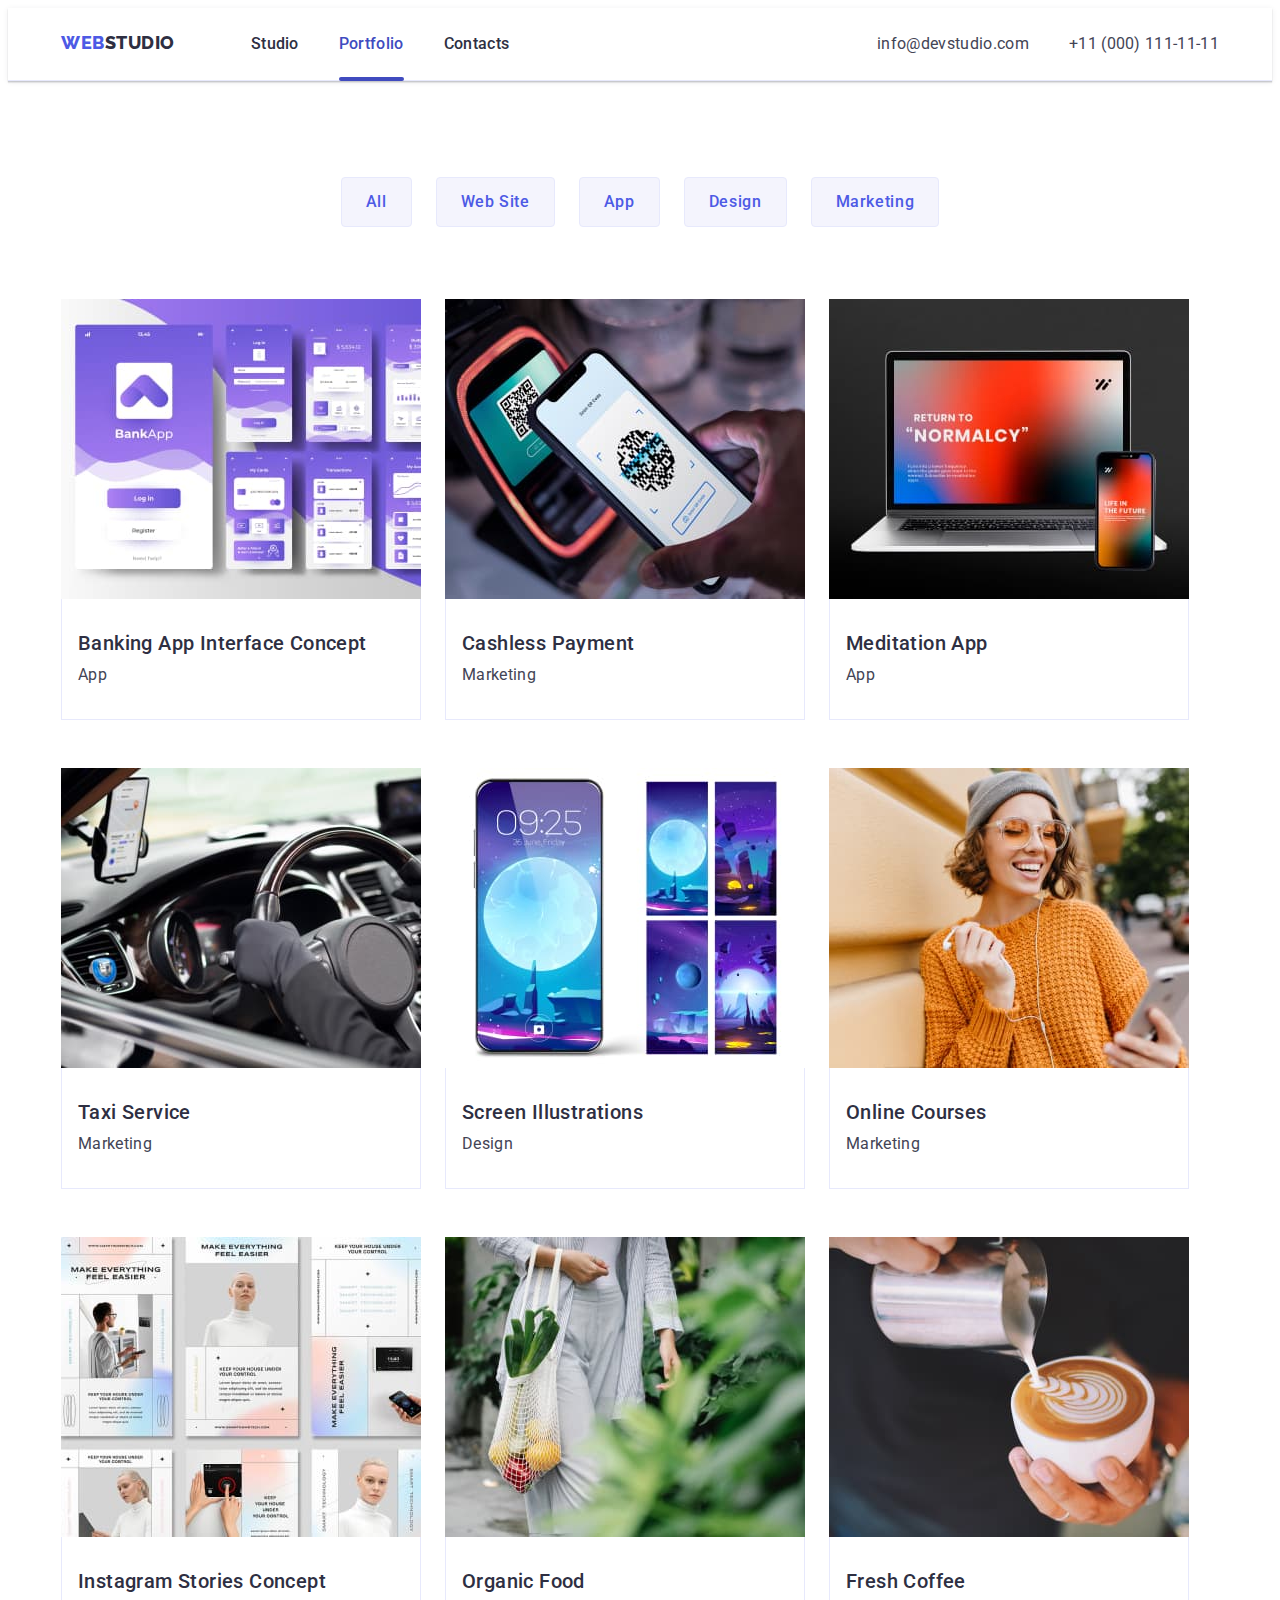
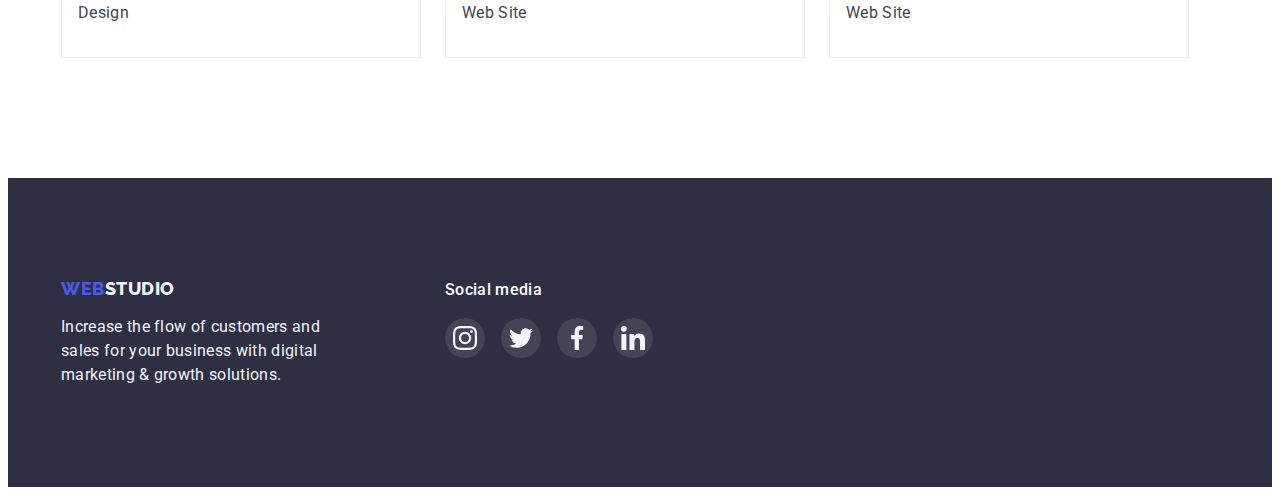
==== portfolio.html @ 4c79994f "Initial commit" ====
<!DOCTYPE html>
<html lang="en">
  <head>
    <meta charset="UTF-8" />
    <meta http-equiv="X-UA-Compatible" content="IE=edge" />
    <meta name="viewport" content="width=device-width, initial-scale=1.0" />
    <title>Portfolio</title>
    <link rel="preconnect" href="https://fonts.googleapis.com" />
    <link
      href="https://fonts.googleapis.com/css2?family=Raleway:wght@800&family=Roboto:wght@400;500;700;900&display=swap"
      rel="stylesheet"
    />
    <link rel="preconnect" href="https://fonts.gstatic.com" crossorigin />
    <link rel="stylesheet" href="https://cdnjs.cloudflare.com/ajax/libs/modern-normalize/1.1.0/modern-normalize.min.css" integrity="sha512-wpPYUAdjBVSE4KJnH1VR1HeZfpl1ub8YT/NKx4PuQ5NmX2tKuGu6U/JRp5y+Y8XG2tV+wKQpNHVUX03MfMFn9Q==" crossorigin="anonymous" referrerpolicy="no-referrer" />
    <link rel="stylesheet" href="./css/styles.css" />
  </head>
  <body>
    <header class="page-header">
      <div class="container">
      <nav class="header-navigation">
        <a class="header-logo link" href="./index.html"
          >Web<span class="header-logo-span">Studio</span></a
        >
        <ul class="navigation-list list">
          <li class="item"><a class="list-link link" href="./index.html">Studio</a></li>
          <li class="item"><a class="list-link link current-nav" href="./portfolio.html">Portfolio</a></li>
          <li class="item"><a class="list-link link" href="">Contacts</a></li>
        </ul>
      </nav>
      <address class="navigation-address">
        <ul class="address-list list">
          <li class="item">
            <a class="list-connection link" href="mailto:info@devstudio.com"
              >info@devstudio.com</a
            >
          </li>
          <li class="item">
            <a class="list-connection link" href="tel:+110001111111">+11 (000) 111-11-11</a>
          </li>
        </ul>
      </address>
    </div >
    </header>
    <main>
      <section class="section-portfolio">
          <div class="container">
          <h1 class="portfolio-title visually-hidden">Portfolio examples</h1>
          <ul class="portfolio-filter list">
            <li><button class="filter-button" type="button">All</button></li>
            <li>
              <button class="filter-button" type="button">Web Site</button>
            </li>
            <li><button class="filter-button" type="button">App</button></li>
            <li><button class="filter-button" type="button">Design</button></li>
            <li>
              <button class="filter-button" type="button">Marketing</button>
            </li>
          </ul>
          <ul class="portfolio-list list">
            <li class="list-items">
              <a class="items-link link" target="_blank" href="">
                <div class="image-text-wrap">
                  <img class="items-image"
                    src="./images/portfolio-1.jpg"
                    width="360"
                    height="300"
                    alt="portfolio examples"
                  />
                  <p class="items-overlow-text">14 Stylish and User-Friendly App Design Concepts · Task Manager App · Calorie Tracker App · Exotic Fruit Ecommerce App · Cloud Storage App</p>
                </div>
                  <div class="box">
                    <h2 class="items-title">Banking App Interface Concept</h2>
                    <p class="items-text">App</p>
                  </div class="box">
              </a>
            </li>
            <li class="list-items">
              <a class="items-link link" target="_blank" href="">
                <div class="image-text-wrap">
                  <img class="items-image"
                    src="./images/portfolio-2.jpg"
                    width="360"
                    height="300"
                    alt="portfolio examples"
                  />
                  <p class="items-overlow-text">14 Stylish and User-Friendly App Design Concepts · Task Manager App · Calorie Tracker App · Exotic Fruit Ecommerce App · Cloud Storage App</p>
                </div>
                <div class="box">
                  <h2 class="items-title">Cashless Payment</h2>
                  <p class="items-text">Marketing</p>
                </div class="box">
              </a>
            </li>
            <li class="list-items">
              <a class="items-link link" target="_blank" href="">
                <div class="image-text-wrap">
                  <img class="items-image"
                    src="./images/portfolio-3.jpg"
                    width="360"
                    height="300"
                    alt="portfolio examples"
                  />
                  <p class="items-overlow-text">14 Stylish and User-Friendly App Design Concepts · Task Manager App · Calorie Tracker App · Exotic Fruit Ecommerce App · Cloud Storage App</p>
                </div>
                <div class="box">
                  <h2 class="items-title">Meditation App</h2>
                  <p class="items-text">App</p>
                </div class="box">
              </a>
            </li>
            <li class="list-items">
              <a class="items-link link" target="_blank" href="">
                <div class="image-text-wrap">
                  <img class="items-image"
                    src="./images/portfolio-4.jpg"
                    width="360"
                    height="300"
                    alt="portfolio examples"
                  />
                  <p class="items-overlow-text">14 Stylish and User-Friendly App Design Concepts · Task Manager App · Calorie Tracker App · Exotic Fruit Ecommerce App · Cloud Storage App</p>
                </div>
                <div class="box">
                  <h2 class="items-title">Taxi Service</h2>
                  <p class="items-text">Marketing</p>
                </div class="box">
              </a>
            </li>
            <li class="list-items">
              <a class="items-link link" target="_blank" href="">
                <div class="image-text-wrap">
                  <img class="items-image"
                    src="./images/portfolio-5.jpg"
                    width="360"
                    height="300"
                    alt="portfolio examples"
                  />
                  <p class="items-overlow-text">14 Stylish and User-Friendly App Design Concepts · Task Manager App · Calorie Tracker App · Exotic Fruit Ecommerce App · Cloud Storage App</p>
                </div>
                <div class="box">
                  <h2 class="items-title">Screen Illustrations</h2>
                  <p class="items-text">Design</p>
                </div class="box">
              </a>
            </li>
            <li class="list-items">
              <a class="items-link link" target="_blank" href="">
                <div class="image-text-wrap">
                  <img class="items-image"
                    src="./images/portfolio-6.jpg"
                    width="360"
                    height="300"
                    alt="portfolio examples"
                  />
                  <p class="items-overlow-text">14 Stylish and User-Friendly App Design Concepts · Task Manager App · Calorie Tracker App · Exotic Fruit Ecommerce App · Cloud Storage App</p>
                </div>
                <div class="box">
                  <h2 class="items-title">Online Courses</h2>
                  <p class="items-text">Marketing</p>
                </div class="box">
              </a>
            </li>
            <li class="list-items">
              <a class="items-link link" target="_blank" href="">
                <div class="image-text-wrap">
                  <img class="items-image"
                    src="./images/portfolio-7.jpg"
                    width="360"
                    height="300"
                    alt="portfolio-link portfolio examples"
                  />
                  <p class="items-overlow-text">14 Stylish and User-Friendly App Design Concepts · Task Manager App · Calorie Tracker App · Exotic Fruit Ecommerce App · Cloud Storage App</p>
                </div>
                <div class="box">
                  <h2 class="items-title">Instagram Stories Concept</h2>
                  <p class="items-text">Design</p>
                </div class="box">
              </a>
            </li>
            <li class="list-items">
              <a class="items-link link" target="_blank" href="">
                <div class="image-text-wrap">
                  <img class="items-image"
                    src="./images/portfolio-8.jpg"
                    width="360"
                    height="300"
                    alt="portfolio examples"
                  />
                  <p class="items-overlow-text">14 Stylish and User-Friendly App Design Concepts · Task Manager App · Calorie Tracker App · Exotic Fruit Ecommerce App · Cloud Storage App</p>
                </div>
                <div class="box">
                  <h2 class="items-title">Organic Food</h2>
                  <p class="items-text">Web Site</p>
                </div class="box">
              </a>
            </li>
            <li class="list-items">
              <a class="items-link link" target="_blank" href="">
                <div class="image-text-wrap">
                  <img class="items-image"
                    src="./images/portfolio-9.jpg"
                    width="360"
                    height="300"
                    alt="portfolio examples"
                  />
                  <p class="items-overlow-text">14 Stylish and User-Friendly App Design Concepts · Task Manager App · Calorie Tracker App · Exotic Fruit Ecommerce App · Cloud Storage App</p>
                </div>
                <div class="box">
                  <h2 class="items-title">Fresh Coffee</h2>
                  <p class="items-text">Web Site</p>
                </div class="box">
              </a>
            </li>
          </ul>
        </div>
        </section>
    </main>
    <footer class="page-footer">
      <div class="container">
        <div class="footer-logo-container">
          <a href="./index.html" class="footer-logo link"
            >Web<span class="footer-logo-span">Studio</span></a
          >
          <p class="footer-text">
            Increase the flow of customers and sales for your business with digital
            marketing & growth solutions.
          </p>
        </div >
        <div class="footer-container">
          <p class="footer-social">Social media</p>
          <ul class="footer-socials list">
            <li class="footer-socials-item"><a class="footer-socials-link link" href="">
              <svg class="socials-link-icon" width="24" height="24"><use href="./images/icons.svg#icon-instagram-2">
              </use>
            </svg></a></li>
            <li class="footer-socials-item"><a class="footer-socials-link link" href="">
              <svg class="socials-link-icon" width="24" height="24"><use href="./images/icons.svg#icon-twitter-1">
              </use>
            </svg></a></li>
            <li class="footer-socials-item"><a class="footer-socials-link link" href="">
              <svg class="socials-link-icon" width="24" height="24"><use href="./images/icons.svg#icon-facebook-1">
              </use>
            </svg></a></li>
            <li class="footer-socials-item"><a class="footer-socials-link link" href="">
              <svg class="socials-link-icon" width="24" height="24"><use href="./images/icons.svg#icon-linkedin-1">
              </use>
            </svg></a></li>
          </ul>
        </div>
      
      </div >
    </footer>
  </body>
</html>
---- css/styles.css ----
/*_________________________________________________*/
:root {
  --brand-color: #434455;
  --second-color: #2e2f42;
  --button-color: #404bbf;
  --logo-color: #4d5ae5;
  --background-color: #ffffff;
  --section-color: #f4f4fd;
  --border-color: #e7e9fc;
  --background-gradient: linear-gradient(rgba(46, 47, 66, 0.7),rgba(46, 47, 66, 0.7));
  --footer-hover: #31D0AA;
  --modal-color: #fcfcfc;
}
p,h1,h2,h3,h4,h5,h6 {
  margin: 0;
}
ul{
  margin: 0;
  padding-left: 0;
}

/*ПАЛИТРА__________________________________________*/
/*logo  #4D5AE5 #F4F4FD  or  #4D5AE5 #2E2F42 ______*/
/*основной цвет  #434455 __________________________*/
/*вторичный цвет  #2E2F42 _________________________*/
/*цвет текста футера #F4F4FD ______________________*/
/*секция Our Team   #F4F4FD _______________________*/
/*футер #2E2F42 ___________________________________*/
/*цвет кнопки  #404BBF ____________________________*/
/*цвет рамки #e7e9fc ______________________________*/
/*ГЛОБАЛЬНІЕ ПРАВКИ ДЛЯ ВСЕЙ СТРАНИЦИ______________*/

body {
  font-family: 'Roboto', sans-serif;
  color: var(--brand-color);
  background-color: var(--background-color);
}
.container {
 width: 1158px; 
 padding-left: 15px;
 padding-right: 15px;
 margin: 0 auto;
}
.visually-hidden {
  position: absolute;
  width: 1px;
  height: 1px;
  margin: -1px;
  border: 0;
  padding: 0;
  white-space: nowrap;
  clip-path: inset(100%);
  clip: rect(0 0 0 0);
  overflow: hidden;
}
.list {
  list-style: none;
}
.link {
  text-decoration: none;
}
/*HEADER____________________________________________*/
.page-header {
  border-bottom: 1px solid var(--border-color);
  box-shadow: 0px 2px 1px rgba(46, 47, 66, 0.08), 0px 1px 1px rgba(46, 47, 66, 0.16), 0px 1px 6px rgba(46, 47, 66, 0.08);
}
.page-header .container {
  display: flex;
  align-items: center;
  justify-content: space-between;
}
.header-navigation{
  display: flex;
}
.header-logo {
  text-transform: uppercase;
  font-family: 'Raleway', sans-serif;
  color: var(--logo-color);
  font-weight: 800;
  font-size: 18px;
  line-height: 1.17;
  letter-spacing: 0.03em;


  padding-top: 24px;
  padding-bottom: 24px;
}
.header-logo-span {
  color: var(--second-color);


}
.navigation-list {
display: flex;
margin-left: 76px;
gap: 40px;
}
/* .navigation-list .item + .item {
  margin-left: 40px;
} */
.list-link {
font-weight: 500;
line-height: 1.5;
letter-spacing: 0.02em;
color: var(--second-color);

display: block;
padding-top: 24px;
padding-bottom: 24px;

transition-property: color;
transition-duration: 250ms;
transition-timing-function: cubic-bezier(0.4, 0, 0.2, 1);
}
.list-link:hover,
.list-link:focus {
  color: var(--button-color);
}
.current-nav {
  position: relative;
  color: var(--button-color);
}
.current-nav::after {
  position: absolute;
  left: 0;
  bottom: -1px;
  content:"";
  width: 100%;
  height: 4px;
  border-radius: 2px;
  background-color: var(--button-color)
}
.navigation-address{
  font-style: normal;
  
  display: flex;
}
.address-list {
  display: flex;
}
.address-list .item + .item {
  margin-left: 40px;
}
.address-list .item {
  display: flex;
}
.list-connection{
  font-family: "Roboto", sans-serif;
  font-style: normal;
  font-weight: 400;
  line-height: 1.5;
  letter-spacing: 0.02em;
  color: var(--brand-color); 
  padding-top: 24px;
  padding-bottom: 24px;
transition-property: color;
transition-duration: 250ms;
transition-timing-function: cubic-bezier(0.4, 0, 0.2, 1);
}
.list-connection:hover,
.list-connection:focus {
  color: var(--button-color)
}
/*HERO______________________________________________*/
.section-hero {
  max-width: 1440px;
  background-color: var(--second-color);
  background-image: var(--background-gradient), url(../images/people-office.jpg);
  background-repeat: no-repeat;
  background-position: center;
  background-size: cover;
  margin: 0 auto;
  padding-top: 188px;
  padding-bottom: 188px;
}
/* .hero-container {
} */
.hero-title {
font-size: 56px;
line-height: 1.07;
text-align: center;
letter-spacing: 0.02em;
color: var(--background-color);
width: 496px;

display: block;
margin-left: auto;
margin-right: auto;
margin-bottom: 48px;
}
.hero-button {
font-family: "Roboto", sans-serif;
font-weight: 500;
font-size: 16px;
line-height: 1.5;
letter-spacing: 0.04em;
color: var(--background-color);
cursor: pointer;
background-color: var(--logo-color);
box-shadow: 0px 4px 4px rgba(0, 0, 0, 0.15);
border-radius: 4px;
border: none;

display: block;
padding: 16px 32px;
margin: 0 auto;

transition-property: background-color;
transition-duration: 250ms;
transition-timing-function: cubic-bezier(0.4, 0, 0.2, 1);
}
.hero-button:hover,
.hero-button:focus {
background-color: var(--button-color);
}
/*INFO_______________________________________________*/
/* .section-info {
} */
.section-info {
  padding-top: 120px;
  padding-bottom: 120px;
}
/* .info-title {
} */

.info-list {
  display: flex;
  gap: 24px;
}
/* .info-item {
} */
.info-image {
  display: flex;
  width:264px;
  height:112px;
  margin-bottom: 8px;
  justify-content: center;
  align-items: center;
  border-radius: 4px;
  background-color: var(--section-color);
}
/* .info-icons{
} */
/* .list-title::before {
} */
.list-title {
font-weight: 500;
font-size: 20px;
line-height: 1.2;
letter-spacing: 0.02em;
color: var(--second-color);
margin-bottom: 8px;
}
.list-text {
line-height: 1.5;
letter-spacing: 0.02em;
width: 264px;
}
/*SERVICE____________________________________________*/
.section-service {
  padding-bottom: 120px;
}
.service-title {
  font-size: 36px;
  line-height: 1.11;
  text-align: center;
  letter-spacing: 0.02em;
  text-transform: capitalize;
  color: var(--second-color);
  margin-bottom: 72px;
  
}
.service-list {
  display: flex;
  gap: 24px;
}
.site-image {
display: block;
}
/*TEAM_______________________________________________*/
.section-team {
  background-color: var(--section-color);
}
.section-team {
padding-top: 120px;
padding-bottom: 120px;
}
.team-title {
font-size: 36px;
line-height: 1.11;
text-align: center;
letter-spacing: 0.02em;
text-transform: capitalize;
color: var(--second-color);

margin-bottom: 72px;
}
.team-list {
display: flex;
gap: 24px;

}
.list-member {
  background-color: var(--background-color);
  width: 264px;
  box-shadow: 0px 1px 6px rgba(46, 47, 66, 0.08), 0px 1px 1px rgba(46, 47, 66, 0.16), 0px 2px 1px rgba(46, 47, 66, 0.08);
  border-radius: 0px 0px 4px 4px;
  padding-bottom: 32px;
}
.member-image {
  margin-bottom: 32px;
  display: block;
}
/* .team-wrap {
} */
.member-name {
font-weight: 500;
font-size: 20px;
line-height: 1.2;
text-align: center;
letter-spacing: 0.02em;
color: var(--second-color);
margin-bottom: 8px;
}
.member-profession {
  line-height: 1.5;
  text-align: center;
  letter-spacing: 0.02em;
  margin-bottom: 8px;
}
.team-socials{
  display: flex;
  justify-content: center;
  gap: 24px;

}
.socials-item {
  width: 40px;
  height: 40px;

}
.socials-link {
  display: flex;
  width: 100%;
  height: 100%;
  border-radius: 50%;
  background-color: var(--logo-color);
  justify-content: center;
  align-items: center;

  transition-property: background-color;
  transition-duration: 250ms;
  transition-timing-function: cubic-bezier(0.4, 0, 0.2, 1);
}
.socials-link:hover,
.socials-link:focus {
  background-color: var(--button-color);
}
/* .socials-link-icon {
} */
/*CUSTOMERS__________________________________________*/
.section-customers{
  padding-top: 120px;
  padding-bottom: 120px;
}
.customers-title {
  text-align: center;
  font-size: 36px;
  color: var(--second-color);
  line-height: 1.11;
  letter-spacing: 0.02em;
  text-transform: capitalize;
  margin-bottom: 72px;
}
.customers-list {
  display: flex;
  justify-content: center;
  gap:24px;
}
/* .customers-list-item {
  
} */
.customers-list-link {
  display: flex;
  justify-content: center;
  align-items: center;
  width: 168px;
  height: 88px;
  border: 1px solid #8E8F99;
  border-radius: 4px;
  fill: #8E8F99;
  transition-property: border-color, fill;
transition-duration: 250ms;
transition-timing-function: cubic-bezier(0.4, 0, 0.2, 1);
}
.customers-list-link:hover,
.customers-list-link:focus {
  border-color: var(--button-color);
  fill: var(--button-color);
}
/* .customers-list-icon {
} */
/* PORTFOLIO PAGE___________________________________ */
.section-portfolio{
  padding-top: 96px;
  padding-bottom: 120px;
}
/* .portfolio-title {
} */
.portfolio-filter {
  display: flex;
  gap: 24px;
  justify-content: center;
  align-items: center;
  margin-bottom: 72px;
}
.filter-button {
  font-family: 'Roboto', sans-serif;
  background-color: var(--section-color);
  font-weight: 500;
  font-size: 16px;
  line-height: 1.5;
  display: flex;
  align-items: center;
  text-align: center;
  letter-spacing: 0.04em;
  color: var(--logo-color);
  border-radius: 4px;
  border: 1px solid var(--border-color);
  cursor: pointer;
  
  padding: 12px 24px;

  transition-property: background-color, box-shadow, color, border;
  transition-duration: 250ms;
  transition-timing-function: cubic-bezier(0.4, 0, 0.2, 1);
}
.filter-button:hover,
.filter-button:focus {
  background-color: var(--button-color);
  box-shadow: 0px 3px 1px rgba(0, 0, 0, 0.1), 0px 2px 1px rgba(0, 0, 0, 0.08),
    0px 2px 2px rgba(0, 0, 0, 0.12);
  color: var(--background-color);
  border: 1px solid transparent;
}
.portfolio-list {
display: flex;
flex-wrap: wrap;
gap: 48px 24px;
}
/* .list-items {
} */
.items-link {
  display: block;
  transition-property: box-shadow;
transition-duration: 250ms;
transition-timing-function: cubic-bezier(0.4, 0, 0.2, 1);
}
.items-link:hover,
.items-link:focus {
  box-shadow: 0px 1px 6px rgba(46, 47, 66, 0.08), 0px 1px 1px rgba(46, 47, 66, 0.16), 0px 2px 1px rgba(46, 47, 66, 0.08);
}
.items-link:hover .items-overlow-text,
.items-link:focus .items-overlow-text {
  transform: translate(0);
}
.items-image{
  display: block;
}
/* .list-items {
}  */
.box {
  width: 360px;
  box-sizing: border-box;
  border-bottom: 1px solid var(--border-color);
  border-left: 1px solid var(--border-color);
  border-right: 1px solid var(--border-color);
  padding: 32px 16px;
}
.items-title {
font-weight: 500;
font-size: 20px;
line-height: 1.2;
letter-spacing: 0.02em;
color: var(--second-color);
margin-bottom: 8px;

}
.items-text {
line-height: 1.5;
letter-spacing: 0.02em;
color: var(--brand-color);
}
/* .items-image {
  
} */
.image-text-wrap {
  position: relative;
  overflow: hidden;
}
.items-overlow-text {
display: block;
padding: 40px 32px;
height: 100%;

line-height: 1.5; 
letter-spacing: 0.02em;
color: var(--section-color);
background-color: var(--logo-color);

position: absolute;
top: 0;
transform: translateY(100%);
transition-duration: 250ms;
transition-timing-function: cubic-bezier(0.4, 0, 0.2, 1);
}

/* FOOTER______________________________________ */
.page-footer {
  background: var(--second-color);
  padding-top: 100px;
  padding-bottom: 100px;
  display: flex;
  
}
.page-footer .container {
  display: flex;
  align-items: flex-start;
}
.footer-logo-container{
  display: inline-block;
}
.footer-logo {
  text-transform: uppercase;
  font-family: 'Raleway', sans-serif;
  color: var(--logo-color);
  font-weight: 800;
  font-size: 18px;
  line-height: 1.17;
  letter-spacing: 0.03em;
  
  display: block;
  margin-bottom: 16px;
}
.footer-logo-span {
  color: var(--section-color);
}
.footer-text {
  color: var(--section-color);
  line-height: 1.5;
  letter-spacing: 0.02em;
  width: 264px;
}
.footer-container {
  margin-left: 120px;
}
.footer-social {
font-weight: 500;
line-height: 1.5;
letter-spacing: 0.02em;
color: var(--background-color);

margin-bottom: 16px;
}
.footer-socials {
  display: inline-flex;
  gap:16px;
}
.footer-socials-item {
  width: 40px;
  height: 40px;
  border-radius: 50%;
}
.footer-socials-link {
  display: flex;
  width: 100%;
  height: 100%;
  border-radius: 50%;
  background-color: var(--brand-color);
  justify-content: center;
  align-items: center;

  transition-property: background-color;
  transition-duration: 250ms;
  transition-timing-function: cubic-bezier(0.4, 0, 0.2, 1);
}
.footer-socials-link:hover,
.footer-socials-link:focus {
  background-color: var(--footer-hover);
}
/* .socials-link-icon {
} */
/*OVERLAY__________________________________ */
.overlay {
  position: fixed;
  top: 0;
  background-color: rgba(46, 47, 66, 0.4);
  width: 100%;
  height: 100%;

  transition: opacity 250ms linear, visibility 250ms linear;
}

.modal {
  width: 408px;
  min-height: 576px;
  background-color: var(--modal-color);
  box-shadow: 0px 1px 1px rgba(0, 0, 0, 0.14), 0px 1px 3px rgba(0, 0, 0, 0.12), 0px 2px 1px rgba(0, 0, 0, 0.2);
border-radius: 4px;
 position: absolute;
 top: 50%;
 left: 50%;
 transform: translate(-50%, -50%) scale(1) rotate(0deg);
 transition-duration: 550ms;
 transition-timing-function: ease-in;
 padding: 24px;
}
.overlay.is-hidden .modal {
  transform: translate(-50%, -50%) scale(0) rotate(180deg);

}
.close-button {
background: var(#E7E9FC);
border: 1px solid rgba(0, 0, 0, 0.1);
border-radius: 50%;

display: block;
margin-left: auto;
}
.is-hidden {
  opacity: 0;
  visibility: hidden;
  pointer-events: none;
}
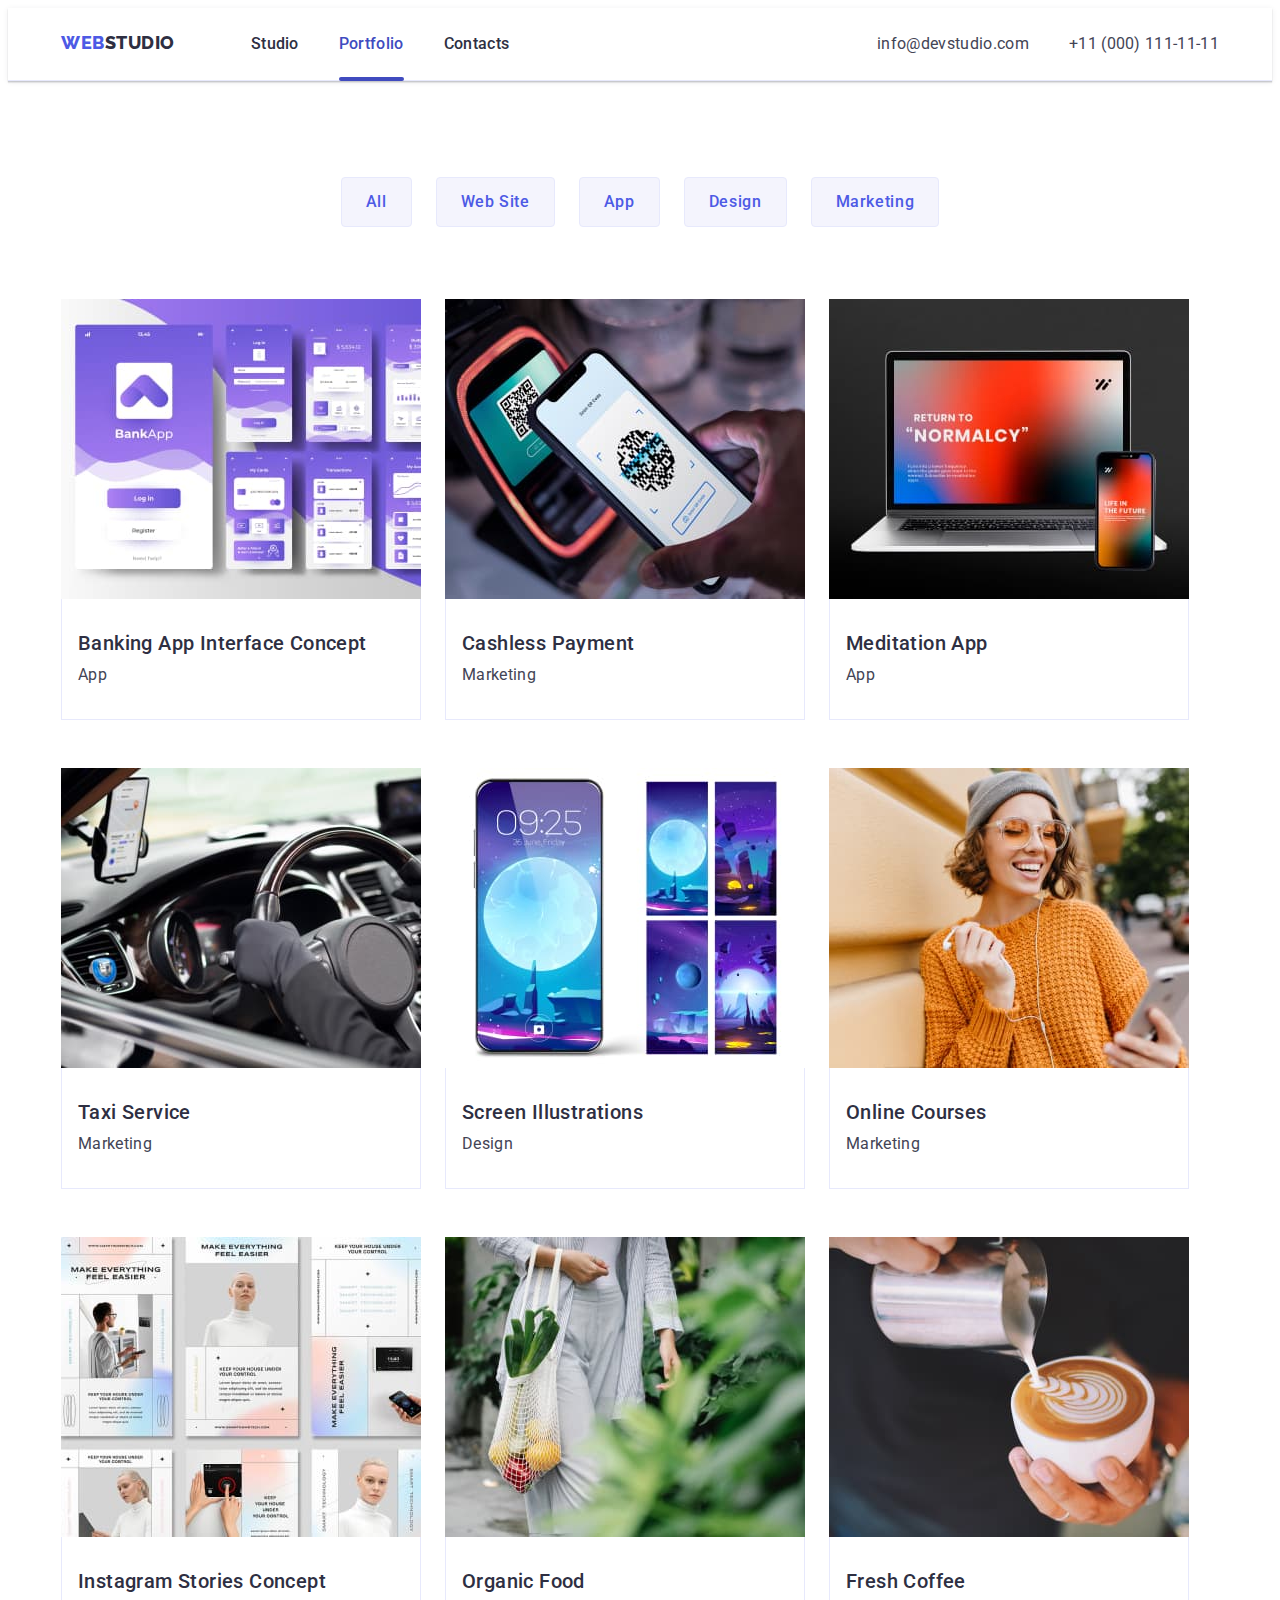
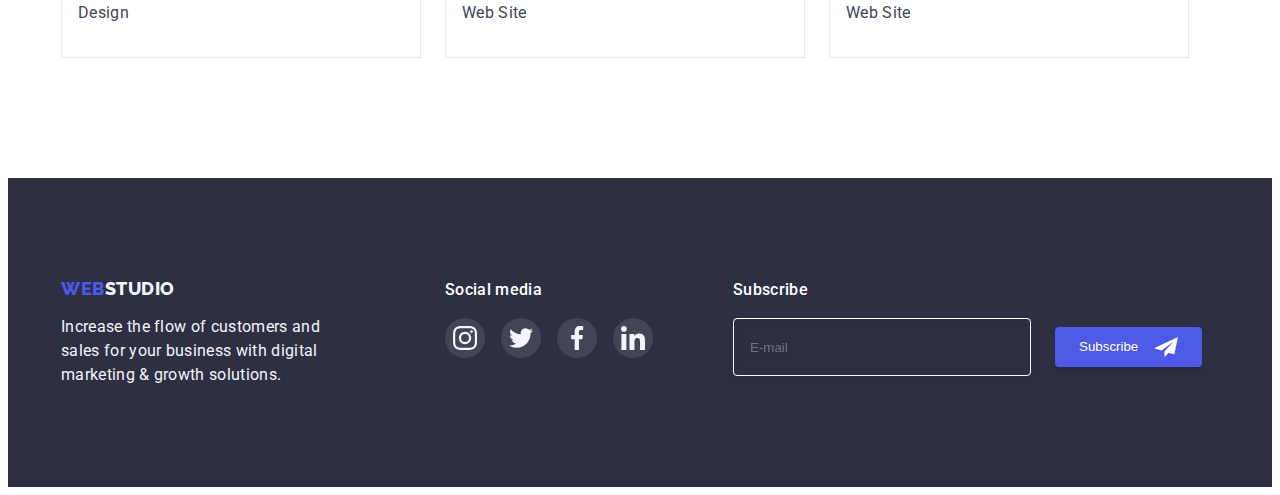
==== commit 496f3be0: "form" ====
--- a/portfolio.html
+++ b/portfolio.html
@@ -71,7 +71,7 @@
                   <div class="box">
                     <h2 class="items-title">Banking App Interface Concept</h2>
                     <p class="items-text">App</p>
-                  </div class="box">
+                  </div>
               </a>
             </li>
             <li class="list-items">
@@ -88,7 +88,7 @@
                 <div class="box">
                   <h2 class="items-title">Cashless Payment</h2>
                   <p class="items-text">Marketing</p>
-                </div class="box">
+                </div>
               </a>
             </li>
             <li class="list-items">
@@ -105,7 +105,7 @@
                 <div class="box">
                   <h2 class="items-title">Meditation App</h2>
                   <p class="items-text">App</p>
-                </div class="box">
+                </div>
               </a>
             </li>
             <li class="list-items">
@@ -122,7 +122,7 @@
                 <div class="box">
                   <h2 class="items-title">Taxi Service</h2>
                   <p class="items-text">Marketing</p>
-                </div class="box">
+                </div>
               </a>
             </li>
             <li class="list-items">
@@ -139,7 +139,7 @@
                 <div class="box">
                   <h2 class="items-title">Screen Illustrations</h2>
                   <p class="items-text">Design</p>
-                </div class="box">
+                </div>
               </a>
             </li>
             <li class="list-items">
@@ -156,7 +156,7 @@
                 <div class="box">
                   <h2 class="items-title">Online Courses</h2>
                   <p class="items-text">Marketing</p>
-                </div class="box">
+                </div>
               </a>
             </li>
             <li class="list-items">
@@ -173,7 +173,7 @@
                 <div class="box">
                   <h2 class="items-title">Instagram Stories Concept</h2>
                   <p class="items-text">Design</p>
-                </div class="box">
+                </div>
               </a>
             </li>
             <li class="list-items">
@@ -190,7 +190,7 @@
                 <div class="box">
                   <h2 class="items-title">Organic Food</h2>
                   <p class="items-text">Web Site</p>
-                </div class="box">
+                </div>
               </a>
             </li>
             <li class="list-items">
@@ -207,7 +207,7 @@
                 <div class="box">
                   <h2 class="items-title">Fresh Coffee</h2>
                   <p class="items-text">Web Site</p>
-                </div class="box">
+                </div>
               </a>
             </li>
           </ul>
@@ -216,38 +216,46 @@
     </main>
     <footer class="page-footer">
       <div class="container">
-        <div class="footer-logo-container">
-          <a href="./index.html" class="footer-logo link"
-            >Web<span class="footer-logo-span">Studio</span></a
-          >
-          <p class="footer-text">
-            Increase the flow of customers and sales for your business with digital
-            marketing & growth solutions.
-          </p>
-        </div >
-        <div class="footer-container">
-          <p class="footer-social">Social media</p>
-          <ul class="footer-socials list">
-            <li class="footer-socials-item"><a class="footer-socials-link link" href="">
-              <svg class="socials-link-icon" width="24" height="24"><use href="./images/icons.svg#icon-instagram-2">
-              </use>
-            </svg></a></li>
-            <li class="footer-socials-item"><a class="footer-socials-link link" href="">
-              <svg class="socials-link-icon" width="24" height="24"><use href="./images/icons.svg#icon-twitter-1">
-              </use>
-            </svg></a></li>
-            <li class="footer-socials-item"><a class="footer-socials-link link" href="">
-              <svg class="socials-link-icon" width="24" height="24"><use href="./images/icons.svg#icon-facebook-1">
-              </use>
-            </svg></a></li>
-            <li class="footer-socials-item"><a class="footer-socials-link link" href="">
-              <svg class="socials-link-icon" width="24" height="24"><use href="./images/icons.svg#icon-linkedin-1">
-              </use>
-            </svg></a></li>
-          </ul>
-        </div>
-      
+      <div class="footer-logo-container">
+        <a href="./index.html" class="footer-logo link"
+          >Web<span class="footer-logo-span">Studio</span></a
+        >
+        <p class="footer-text">
+          Increase the flow of customers and sales for your business with digital
+          marketing & growth solutions.
+        </p>
       </div >
+      <div class="footer-container">
+        <p class="footer-social">Social media</p>
+        <ul class="footer-socials list">
+          <li class="footer-socials-item"><a class="footer-socials-link link" href="">
+            <svg class="socials-link-icon" width="24" height="24"><use href="./images/icons.svg#icon-instagram-2">
+            </use>
+          </svg></a></li>
+          <li class="footer-socials-item"><a class="footer-socials-link link" href="">
+            <svg class="socials-link-icon" width="24" height="24"><use href="./images/icons.svg#icon-twitter-1">
+            </use>
+          </svg></a></li>
+          <li class="footer-socials-item"><a class="footer-socials-link link" href="">
+            <svg class="socials-link-icon" width="24" height="24"><use href="./images/icons.svg#icon-facebook-1">
+            </use>
+          </svg></a></li>
+          <li class="footer-socials-item"><a class="footer-socials-link link" href="">
+            <svg class="socials-link-icon" width="24" height="24"><use href="./images/icons.svg#icon-linkedin-1">
+            </use>
+          </svg></a></li>
+        </ul>
+      </div>
+      <div class="form-footer-container">
+        <p class="form-footer-title">Subscribe</p>
+        <form class="form-footer">
+            <input class="footer-input" type="email" name="email" id="footer-email" placeholder="E-mail">
+          <button class="footer-submit" type="submit">Subscribe<svg class="footer-subscribe-icon" width="24" height="24">
+            <use href="./images/icons.svg#icon-plane"></use>
+          </svg></button>
+        </form>
+      </div>
+    </div >
     </footer>
   </body>
 </html>
--- a/css/styles.css
+++ b/css/styles.css
@@ -7,14 +7,24 @@
   --background-color: #ffffff;
   --section-color: #f4f4fd;
   --border-color: #e7e9fc;
-  --background-gradient: linear-gradient(rgba(46, 47, 66, 0.7),rgba(46, 47, 66, 0.7));
-  --footer-hover: #31D0AA;
+  --modal-color-text: #8e8f99;
+  --background-gradient: linear-gradient(
+    rgba(46, 47, 66, 0.7),
+    rgba(46, 47, 66, 0.7)
+  );
+  --footer-hover: #31d0aa;
   --modal-color: #fcfcfc;
 }
-p,h1,h2,h3,h4,h5,h6 {
+p,
+h1,
+h2,
+h3,
+h4,
+h5,
+h6 {
   margin: 0;
 }
-ul{
+ul {
   margin: 0;
   padding-left: 0;
 }
@@ -36,10 +46,10 @@
   background-color: var(--background-color);
 }
 .container {
- width: 1158px; 
- padding-left: 15px;
- padding-right: 15px;
- margin: 0 auto;
+  width: 1158px;
+  padding-left: 15px;
+  padding-right: 15px;
+  margin: 0 auto;
 }
 .visually-hidden {
   position: absolute;
@@ -62,14 +72,15 @@
 /*HEADER____________________________________________*/
 .page-header {
   border-bottom: 1px solid var(--border-color);
-  box-shadow: 0px 2px 1px rgba(46, 47, 66, 0.08), 0px 1px 1px rgba(46, 47, 66, 0.16), 0px 1px 6px rgba(46, 47, 66, 0.08);
+  box-shadow: 0px 2px 1px rgba(46, 47, 66, 0.08),
+    0px 1px 1px rgba(46, 47, 66, 0.16), 0px 1px 6px rgba(46, 47, 66, 0.08);
 }
 .page-header .container {
   display: flex;
   align-items: center;
   justify-content: space-between;
 }
-.header-navigation{
+.header-navigation {
   display: flex;
 }
 .header-logo {
@@ -81,36 +92,33 @@
   line-height: 1.17;
   letter-spacing: 0.03em;
 
-
   padding-top: 24px;
   padding-bottom: 24px;
 }
 .header-logo-span {
   color: var(--second-color);
-
-
 }
 .navigation-list {
-display: flex;
-margin-left: 76px;
-gap: 40px;
+  display: flex;
+  margin-left: 76px;
+  gap: 40px;
 }
 /* .navigation-list .item + .item {
   margin-left: 40px;
 } */
 .list-link {
-font-weight: 500;
-line-height: 1.5;
-letter-spacing: 0.02em;
-color: var(--second-color);
-
-display: block;
-padding-top: 24px;
-padding-bottom: 24px;
-
-transition-property: color;
-transition-duration: 250ms;
-transition-timing-function: cubic-bezier(0.4, 0, 0.2, 1);
+  font-weight: 500;
+  line-height: 1.5;
+  letter-spacing: 0.02em;
+  color: var(--second-color);
+
+  display: block;
+  padding-top: 24px;
+  padding-bottom: 24px;
+
+  transition-property: color;
+  transition-duration: 250ms;
+  transition-timing-function: cubic-bezier(0.4, 0, 0.2, 1);
 }
 .list-link:hover,
 .list-link:focus {
@@ -124,15 +132,15 @@
   position: absolute;
   left: 0;
   bottom: -1px;
-  content:"";
+  content: '';
   width: 100%;
   height: 4px;
   border-radius: 2px;
-  background-color: var(--button-color)
-}
-.navigation-address{
+  background-color: var(--button-color);
+}
+.navigation-address {
   font-style: normal;
-  
+
   display: flex;
 }
 .address-list {
@@ -144,22 +152,22 @@
 .address-list .item {
   display: flex;
 }
-.list-connection{
-  font-family: "Roboto", sans-serif;
+.list-connection {
+  font-family: 'Roboto', sans-serif;
   font-style: normal;
   font-weight: 400;
   line-height: 1.5;
   letter-spacing: 0.02em;
-  color: var(--brand-color); 
+  color: var(--brand-color);
   padding-top: 24px;
   padding-bottom: 24px;
-transition-property: color;
-transition-duration: 250ms;
-transition-timing-function: cubic-bezier(0.4, 0, 0.2, 1);
+  transition-property: color;
+  transition-duration: 250ms;
+  transition-timing-function: cubic-bezier(0.4, 0, 0.2, 1);
 }
 .list-connection:hover,
 .list-connection:focus {
-  color: var(--button-color)
+  color: var(--button-color);
 }
 /*HERO______________________________________________*/
 .section-hero {
@@ -176,42 +184,42 @@
 /* .hero-container {
 } */
 .hero-title {
-font-size: 56px;
-line-height: 1.07;
-text-align: center;
-letter-spacing: 0.02em;
-color: var(--background-color);
-width: 496px;
-
-display: block;
-margin-left: auto;
-margin-right: auto;
-margin-bottom: 48px;
+  font-size: 56px;
+  line-height: 1.07;
+  text-align: center;
+  letter-spacing: 0.02em;
+  color: var(--background-color);
+  width: 496px;
+
+  display: block;
+  margin-left: auto;
+  margin-right: auto;
+  margin-bottom: 48px;
 }
 .hero-button {
-font-family: "Roboto", sans-serif;
-font-weight: 500;
-font-size: 16px;
-line-height: 1.5;
-letter-spacing: 0.04em;
-color: var(--background-color);
-cursor: pointer;
-background-color: var(--logo-color);
-box-shadow: 0px 4px 4px rgba(0, 0, 0, 0.15);
-border-radius: 4px;
-border: none;
-
-display: block;
-padding: 16px 32px;
-margin: 0 auto;
-
-transition-property: background-color;
-transition-duration: 250ms;
-transition-timing-function: cubic-bezier(0.4, 0, 0.2, 1);
+  font-family: 'Roboto', sans-serif;
+  font-weight: 500;
+  font-size: 16px;
+  line-height: 1.5;
+  letter-spacing: 0.04em;
+  color: var(--background-color);
+  cursor: pointer;
+  background-color: var(--logo-color);
+  box-shadow: 0px 4px 4px rgba(0, 0, 0, 0.15);
+  border-radius: 4px;
+  border: none;
+
+  display: block;
+  padding: 16px 32px;
+  margin: 0 auto;
+
+  transition-property: background-color;
+  transition-duration: 250ms;
+  transition-timing-function: cubic-bezier(0.4, 0, 0.2, 1);
 }
 .hero-button:hover,
 .hero-button:focus {
-background-color: var(--button-color);
+  background-color: var(--button-color);
 }
 /*INFO_______________________________________________*/
 /* .section-info {
@@ -231,8 +239,8 @@
 } */
 .info-image {
   display: flex;
-  width:264px;
-  height:112px;
+  width: 264px;
+  height: 112px;
   margin-bottom: 8px;
   justify-content: center;
   align-items: center;
@@ -244,17 +252,17 @@
 /* .list-title::before {
 } */
 .list-title {
-font-weight: 500;
-font-size: 20px;
-line-height: 1.2;
-letter-spacing: 0.02em;
-color: var(--second-color);
-margin-bottom: 8px;
+  font-weight: 500;
+  font-size: 20px;
+  line-height: 1.2;
+  letter-spacing: 0.02em;
+  color: var(--second-color);
+  margin-bottom: 8px;
 }
 .list-text {
-line-height: 1.5;
-letter-spacing: 0.02em;
-width: 264px;
+  line-height: 1.5;
+  letter-spacing: 0.02em;
+  width: 264px;
 }
 /*SERVICE____________________________________________*/
 .section-service {
@@ -268,42 +276,41 @@
   text-transform: capitalize;
   color: var(--second-color);
   margin-bottom: 72px;
-  
 }
 .service-list {
   display: flex;
   gap: 24px;
 }
 .site-image {
-display: block;
+  display: block;
 }
 /*TEAM_______________________________________________*/
 .section-team {
   background-color: var(--section-color);
 }
 .section-team {
-padding-top: 120px;
-padding-bottom: 120px;
+  padding-top: 120px;
+  padding-bottom: 120px;
 }
 .team-title {
-font-size: 36px;
-line-height: 1.11;
-text-align: center;
-letter-spacing: 0.02em;
-text-transform: capitalize;
-color: var(--second-color);
-
-margin-bottom: 72px;
+  font-size: 36px;
+  line-height: 1.11;
+  text-align: center;
+  letter-spacing: 0.02em;
+  text-transform: capitalize;
+  color: var(--second-color);
+
+  margin-bottom: 72px;
 }
 .team-list {
-display: flex;
-gap: 24px;
-
+  display: flex;
+  gap: 24px;
 }
 .list-member {
   background-color: var(--background-color);
   width: 264px;
-  box-shadow: 0px 1px 6px rgba(46, 47, 66, 0.08), 0px 1px 1px rgba(46, 47, 66, 0.16), 0px 2px 1px rgba(46, 47, 66, 0.08);
+  box-shadow: 0px 1px 6px rgba(46, 47, 66, 0.08),
+    0px 1px 1px rgba(46, 47, 66, 0.16), 0px 2px 1px rgba(46, 47, 66, 0.08);
   border-radius: 0px 0px 4px 4px;
   padding-bottom: 32px;
 }
@@ -314,13 +321,13 @@
 /* .team-wrap {
 } */
 .member-name {
-font-weight: 500;
-font-size: 20px;
-line-height: 1.2;
-text-align: center;
-letter-spacing: 0.02em;
-color: var(--second-color);
-margin-bottom: 8px;
+  font-weight: 500;
+  font-size: 20px;
+  line-height: 1.2;
+  text-align: center;
+  letter-spacing: 0.02em;
+  color: var(--second-color);
+  margin-bottom: 8px;
 }
 .member-profession {
   line-height: 1.5;
@@ -328,16 +335,14 @@
   letter-spacing: 0.02em;
   margin-bottom: 8px;
 }
-.team-socials{
+.team-socials {
   display: flex;
   justify-content: center;
   gap: 24px;
-
 }
 .socials-item {
   width: 40px;
   height: 40px;
-
 }
 .socials-link {
   display: flex;
@@ -359,7 +364,7 @@
 /* .socials-link-icon {
 } */
 /*CUSTOMERS__________________________________________*/
-.section-customers{
+.section-customers {
   padding-top: 120px;
   padding-bottom: 120px;
 }
@@ -375,7 +380,7 @@
 .customers-list {
   display: flex;
   justify-content: center;
-  gap:24px;
+  gap: 24px;
 }
 /* .customers-list-item {
   
@@ -386,12 +391,12 @@
   align-items: center;
   width: 168px;
   height: 88px;
-  border: 1px solid #8E8F99;
+  border: 1px solid #8e8f99;
   border-radius: 4px;
-  fill: #8E8F99;
+  fill: #8e8f99;
   transition-property: border-color, fill;
-transition-duration: 250ms;
-transition-timing-function: cubic-bezier(0.4, 0, 0.2, 1);
+  transition-duration: 250ms;
+  transition-timing-function: cubic-bezier(0.4, 0, 0.2, 1);
 }
 .customers-list-link:hover,
 .customers-list-link:focus {
@@ -401,7 +406,7 @@
 /* .customers-list-icon {
 } */
 /* PORTFOLIO PAGE___________________________________ */
-.section-portfolio{
+.section-portfolio {
   padding-top: 96px;
   padding-bottom: 120px;
 }
@@ -428,7 +433,7 @@
   border-radius: 4px;
   border: 1px solid var(--border-color);
   cursor: pointer;
-  
+
   padding: 12px 24px;
 
   transition-property: background-color, box-shadow, color, border;
@@ -444,27 +449,28 @@
   border: 1px solid transparent;
 }
 .portfolio-list {
-display: flex;
-flex-wrap: wrap;
-gap: 48px 24px;
+  display: flex;
+  flex-wrap: wrap;
+  gap: 48px 24px;
 }
 /* .list-items {
 } */
 .items-link {
   display: block;
   transition-property: box-shadow;
-transition-duration: 250ms;
-transition-timing-function: cubic-bezier(0.4, 0, 0.2, 1);
+  transition-duration: 250ms;
+  transition-timing-function: cubic-bezier(0.4, 0, 0.2, 1);
 }
 .items-link:hover,
 .items-link:focus {
-  box-shadow: 0px 1px 6px rgba(46, 47, 66, 0.08), 0px 1px 1px rgba(46, 47, 66, 0.16), 0px 2px 1px rgba(46, 47, 66, 0.08);
+  box-shadow: 0px 1px 6px rgba(46, 47, 66, 0.08),
+    0px 1px 1px rgba(46, 47, 66, 0.16), 0px 2px 1px rgba(46, 47, 66, 0.08);
 }
 .items-link:hover .items-overlow-text,
 .items-link:focus .items-overlow-text {
   transform: translate(0);
 }
-.items-image{
+.items-image {
   display: block;
 }
 /* .list-items {
@@ -478,18 +484,17 @@
   padding: 32px 16px;
 }
 .items-title {
-font-weight: 500;
-font-size: 20px;
-line-height: 1.2;
-letter-spacing: 0.02em;
-color: var(--second-color);
-margin-bottom: 8px;
-
+  font-weight: 500;
+  font-size: 20px;
+  line-height: 1.2;
+  letter-spacing: 0.02em;
+  color: var(--second-color);
+  margin-bottom: 8px;
 }
 .items-text {
-line-height: 1.5;
-letter-spacing: 0.02em;
-color: var(--brand-color);
+  line-height: 1.5;
+  letter-spacing: 0.02em;
+  color: var(--brand-color);
 }
 /* .items-image {
   
@@ -499,20 +504,20 @@
   overflow: hidden;
 }
 .items-overlow-text {
-display: block;
-padding: 40px 32px;
-height: 100%;
-
-line-height: 1.5; 
-letter-spacing: 0.02em;
-color: var(--section-color);
-background-color: var(--logo-color);
-
-position: absolute;
-top: 0;
-transform: translateY(100%);
-transition-duration: 250ms;
-transition-timing-function: cubic-bezier(0.4, 0, 0.2, 1);
+  display: block;
+  padding: 40px 32px;
+  height: 100%;
+
+  line-height: 1.5;
+  letter-spacing: 0.02em;
+  color: var(--section-color);
+  background-color: var(--logo-color);
+
+  position: absolute;
+  top: 0;
+  transform: translateY(100%);
+  transition-duration: 250ms;
+  transition-timing-function: cubic-bezier(0.4, 0, 0.2, 1);
 }
 
 /* FOOTER______________________________________ */
@@ -521,13 +526,12 @@
   padding-top: 100px;
   padding-bottom: 100px;
   display: flex;
-  
 }
 .page-footer .container {
   display: flex;
   align-items: flex-start;
 }
-.footer-logo-container{
+.footer-logo-container {
   display: inline-block;
 }
 .footer-logo {
@@ -538,7 +542,7 @@
   font-size: 18px;
   line-height: 1.17;
   letter-spacing: 0.03em;
-  
+
   display: block;
   margin-bottom: 16px;
 }
@@ -555,16 +559,16 @@
   margin-left: 120px;
 }
 .footer-social {
-font-weight: 500;
-line-height: 1.5;
-letter-spacing: 0.02em;
-color: var(--background-color);
-
-margin-bottom: 16px;
+  font-weight: 500;
+  line-height: 1.5;
+  letter-spacing: 0.02em;
+  color: var(--background-color);
+
+  margin-bottom: 16px;
 }
 .footer-socials {
   display: inline-flex;
-  gap:16px;
+  gap: 16px;
 }
 .footer-socials-item {
   width: 40px;
@@ -590,6 +594,68 @@
 }
 /* .socials-link-icon {
 } */
+.form-footer-container {
+  margin-left: 80px;
+  display: block;
+}
+.form-footer-title {
+  font-weight: 500;
+  font-size: 16px;
+  line-height: 1.5;
+  letter-spacing: 0.02em;
+  color: var(--background-color);
+  margin-bottom: 16px;
+}
+.form-footer {
+  display: flex;
+  align-items: center;
+  justify-content: center;
+  gap: 24px;
+}
+.footer-input {
+  width: 264px;
+  height: 40px;
+  border: 1px solid #ffffff;
+  filter: drop-shadow(0px 4px 4px rgba(0, 0, 0, 0.15));
+  border-radius: 4px;
+  background-color: transparent;
+  outline: transparent;
+  color: var(--background-color);
+  padding: 8px 16px;
+}
+/* .footer-input::placeholder {
+} */
+.footer-submit {
+  background-color: var(--logo-color);
+
+  border-radius: 4px;
+  fill: var(--background-color);
+  color: var(--background-color);
+  cursor: pointer;
+  box-shadow: 0px 4px 4px rgba(0, 0, 0, 0.15);
+  border: none;
+  font-weight: 500;
+  line-height: 1.5;
+
+  display: flex;
+  flex-direction: row;
+  justify-content: center;
+  align-items: center;
+  padding: 8px 24px;
+
+  transition-property: background-color;
+  transition-duration: 250ms;
+  transition-timing-function: cubic-bezier(0.4, 0, 0.2, 1);
+}
+
+.footer-submit:hover,
+.footer-submit:focus {
+  background-color: var(--button-color);
+}
+.footer-subscribe-icon {
+  margin-left: 16px;
+}
+
 /*OVERLAY__________________________________ */
 .overlay {
   position: fixed;
@@ -605,30 +671,175 @@
   width: 408px;
   min-height: 576px;
   background-color: var(--modal-color);
-  box-shadow: 0px 1px 1px rgba(0, 0, 0, 0.14), 0px 1px 3px rgba(0, 0, 0, 0.12), 0px 2px 1px rgba(0, 0, 0, 0.2);
-border-radius: 4px;
- position: absolute;
- top: 50%;
- left: 50%;
- transform: translate(-50%, -50%) scale(1) rotate(0deg);
- transition-duration: 550ms;
- transition-timing-function: ease-in;
- padding: 24px;
+  box-shadow: 0px 1px 1px rgba(0, 0, 0, 0.14), 0px 1px 3px rgba(0, 0, 0, 0.12),
+    0px 2px 1px rgba(0, 0, 0, 0.2);
+  border-radius: 4px;
+  position: absolute;
+  top: 50%;
+  left: 50%;
+  transform: translate(-50%, -50%) scale(1) rotate(0deg);
+  transition-duration: 550ms;
+  transition-timing-function: ease-in;
+  padding: 24px;
+  padding-top: 72px;
+  margin-bottom: 0;
 }
 .overlay.is-hidden .modal {
   transform: translate(-50%, -50%) scale(0) rotate(180deg);
-
 }
 .close-button {
-background: var(#E7E9FC);
-border: 1px solid rgba(0, 0, 0, 0.1);
-border-radius: 50%;
-
-display: block;
-margin-left: auto;
+  background-color: var(#e7e9fc);
+  border: 1px solid rgba(0, 0, 0, 0.1);
+  border-radius: 50%;
+  
+  position: absolute;
+  top: 24px;
+  right: 24px;
+
+  transition-property: fill, background-color, border-color;
+  transition-duration: 250ms;
+  transition-timing-function: cubic-bezier(0.4, 0, 0.2, 1);
+
+}
+.close-button:hover,
+.close-button:focus {
+  fill: var(--background-color);
+  background-color: var(--button-color);
+  border-color: var(--button-color);
 }
 .is-hidden {
   opacity: 0;
   visibility: hidden;
   pointer-events: none;
 }
+.modal-title {
+  color: var(--second-color);
+  font-weight: 500;
+  font-size: 16px;
+  line-height: 1.5;
+  text-align: center;
+  letter-spacing: 0.02em;
+
+  margin-bottom: 16px;
+}
+.modal-form {
+  display: flex;
+  flex-direction: column;
+}
+
+.form-field {
+  margin-bottom: 8px;
+}
+.form-label {
+  margin-bottom: 4px;
+  display: block;
+
+  font-weight: 400;
+  font-size: 12px;
+  line-height: 1.16;
+  letter-spacing: 0.01em;
+  color: var(--modal-color-text);
+}
+.input-wrap {
+  position: relative;
+}
+.form-input {
+  width: 100%;
+  height: 40px;
+  border: 1px solid rgba(46, 47, 66, 0.4);
+  outline: transparent;
+  border-radius: 4px;
+  padding-left: 38px;
+  transition-property: border-color;
+  transition-duration: 250ms;
+  transition-timing-function: cubic-bezier(0.4, 0, 0.2, 1);
+}
+.input-icon {
+  position: absolute;
+  left: 19px;
+  top: 50%;
+  transform: translatey(-50%);
+
+  fill: var(--second-color);
+  transition-property: fill;
+  transition-duration: 250ms;
+  transition-timing-function: cubic-bezier(0.4, 0, 0.2, 1);
+}
+.form-input:focus {
+  border-color: var(--logo-color);
+}
+.form-input:focus + .input-icon {
+  fill: var(--logo-color);
+}
+.comment-input {
+  resize: none;
+  width: 100%;
+  height: 120px;
+  padding: 8px 16px;
+}
+.comment-input::placeholder {
+  font-size: 12px;
+  line-height: 1.17;
+  letter-spacing: 0.04em;
+  color: rgba(46, 47, 66, 0.4);
+}
+.form-policy {
+  margin-bottom: 24px;
+}
+/* .form-policy-check{
+
+} */
+.form-policy-label {
+  font-size: 12px;
+  line-height: 1.17;
+  letter-spacing: 0.04em;
+  color: var(--modal-color-text);
+  display: flex;
+  align-items: center;
+}
+.form-policy-label span {
+  width: 16px;
+  height: 16px;
+  border: 1px solid rgba(46, 47, 66, 0.4);
+  border-radius: 2px;
+  margin-right: 8px;
+  display: flex;
+  align-items: center;
+  justify-content: center;
+  fill: transparent;
+}
+.form-policy-check:checked + .form-policy-label span {
+  background-color: var(--button-color);
+  fill: var(--section-color);
+}
+.policy-link {
+  color: var(--logo-color);
+  margin-left: 5px;
+}
+.form-button {
+  font-family: 'Roboto', sans-serif;
+  font-weight: 500;
+  font-size: 16px;
+  line-height: 1.5;
+  letter-spacing: 0.04em;
+  color: var(--background-color);
+  cursor: pointer;
+  background-color: var(--logo-color);
+  box-shadow: 0px 4px 4px rgba(0, 0, 0, 0.15);
+  border-radius: 4px;
+  border: none;
+  width: 169px;
+  height: 56px;
+
+  display: block;
+  padding: 16px 32px;
+  margin: 0 auto;
+
+  transition-property: background-color;
+  transition-duration: 250ms;
+  transition-timing-function: cubic-bezier(0.4, 0, 0.2, 1);
+}
+.form-button:hover,
+.form-button:focus {
+  background-color: var(--button-color);
+}
